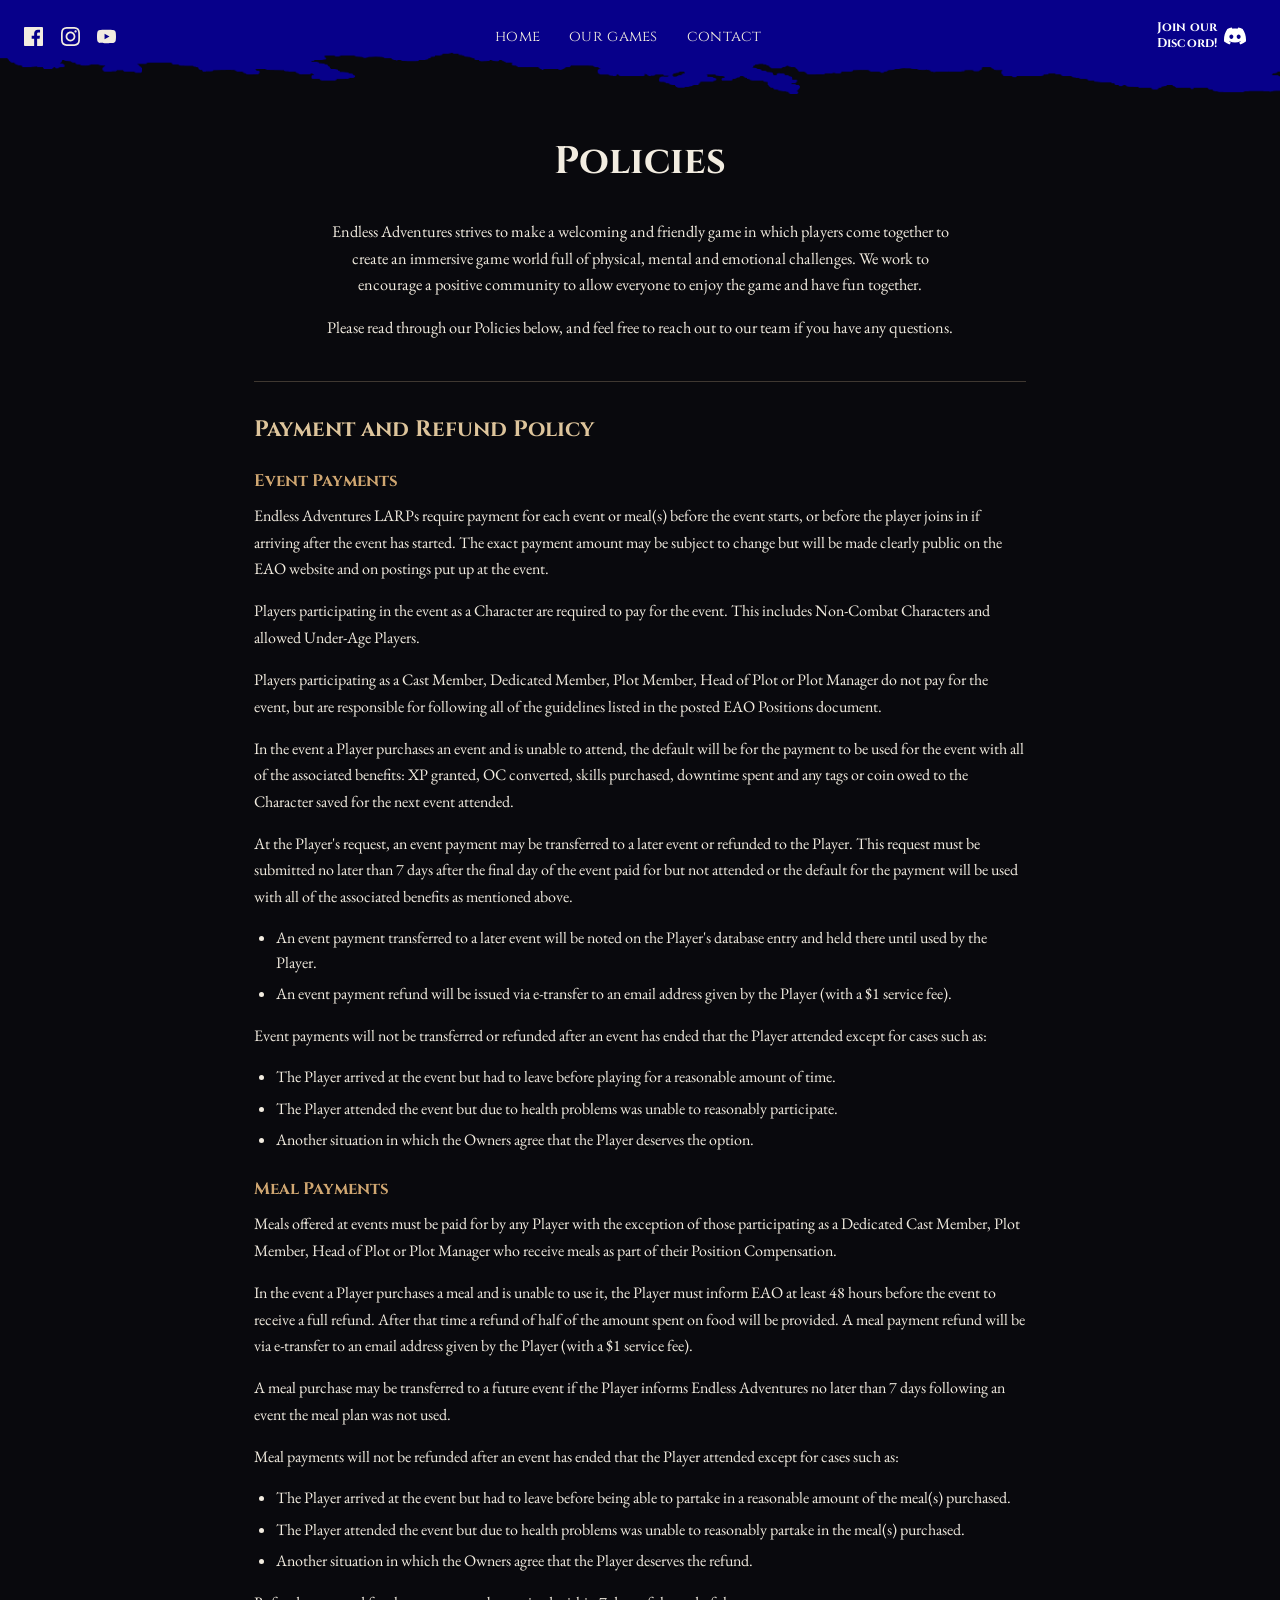
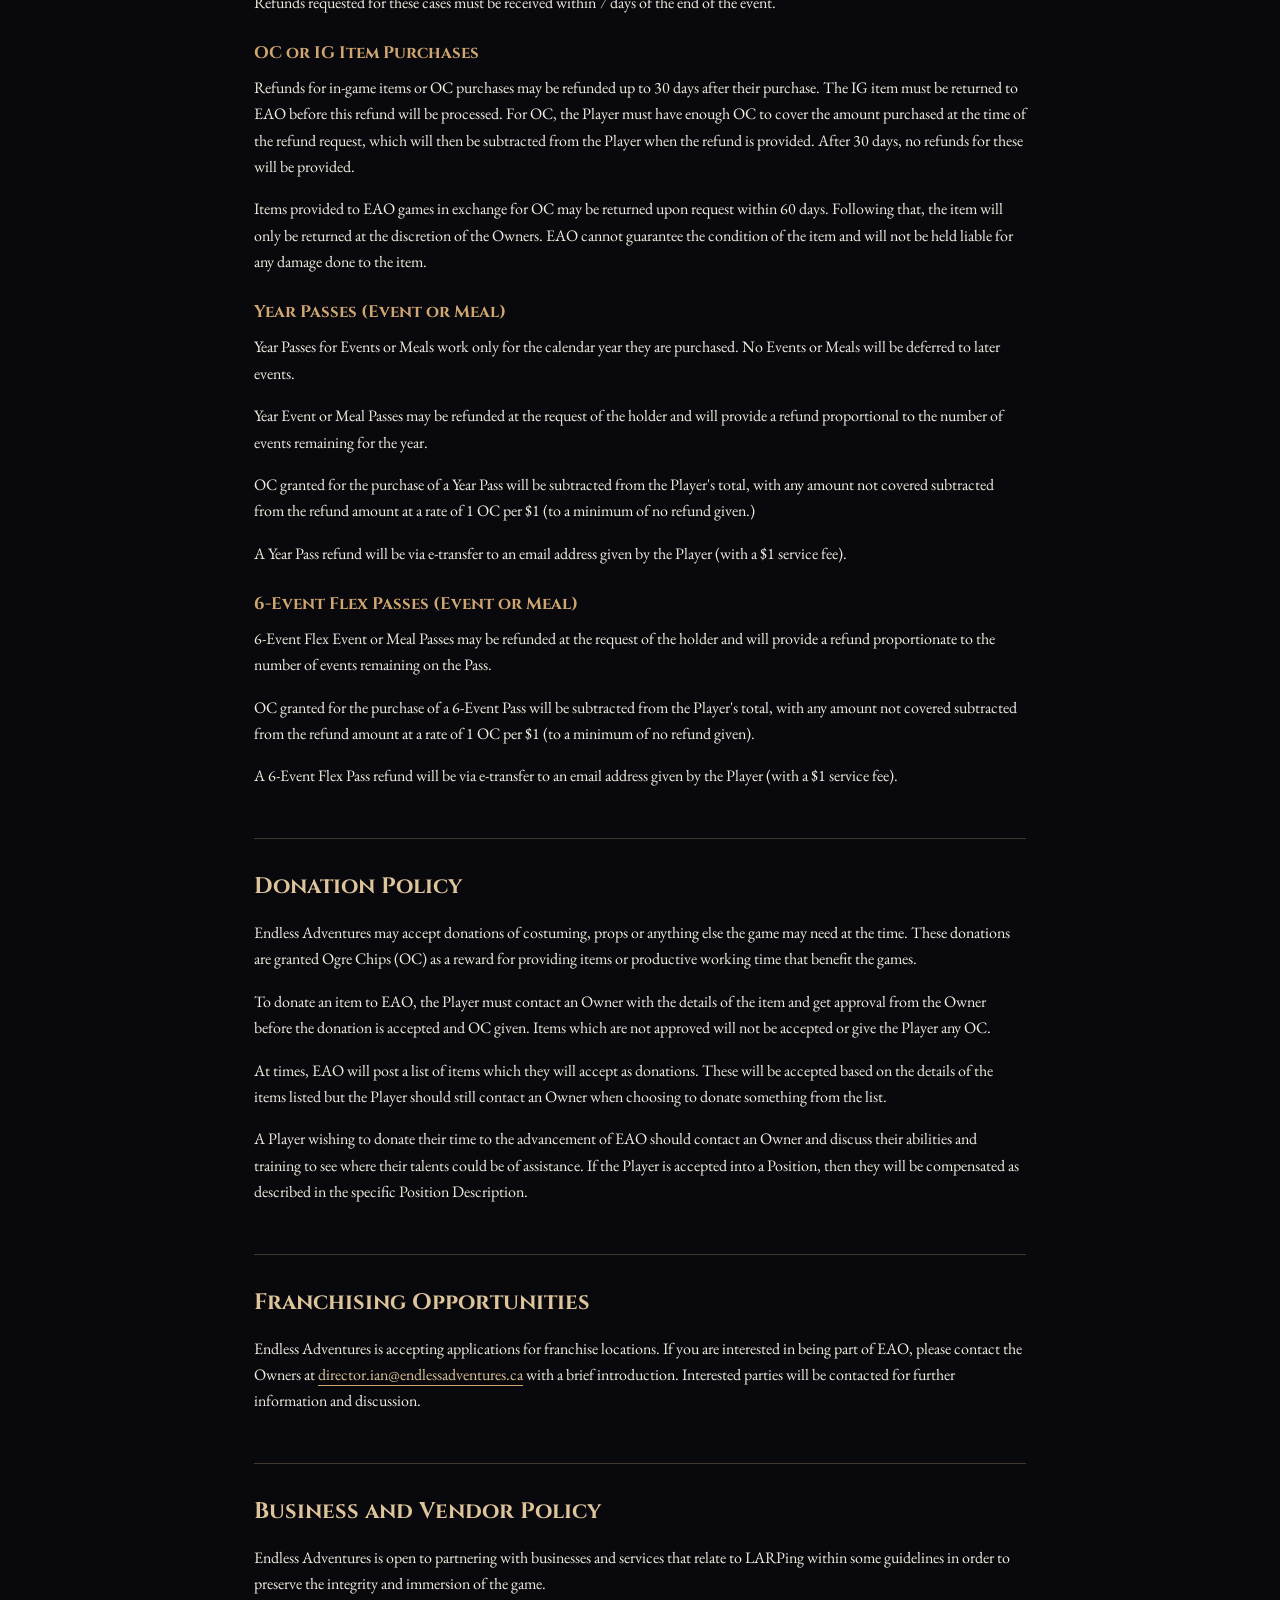
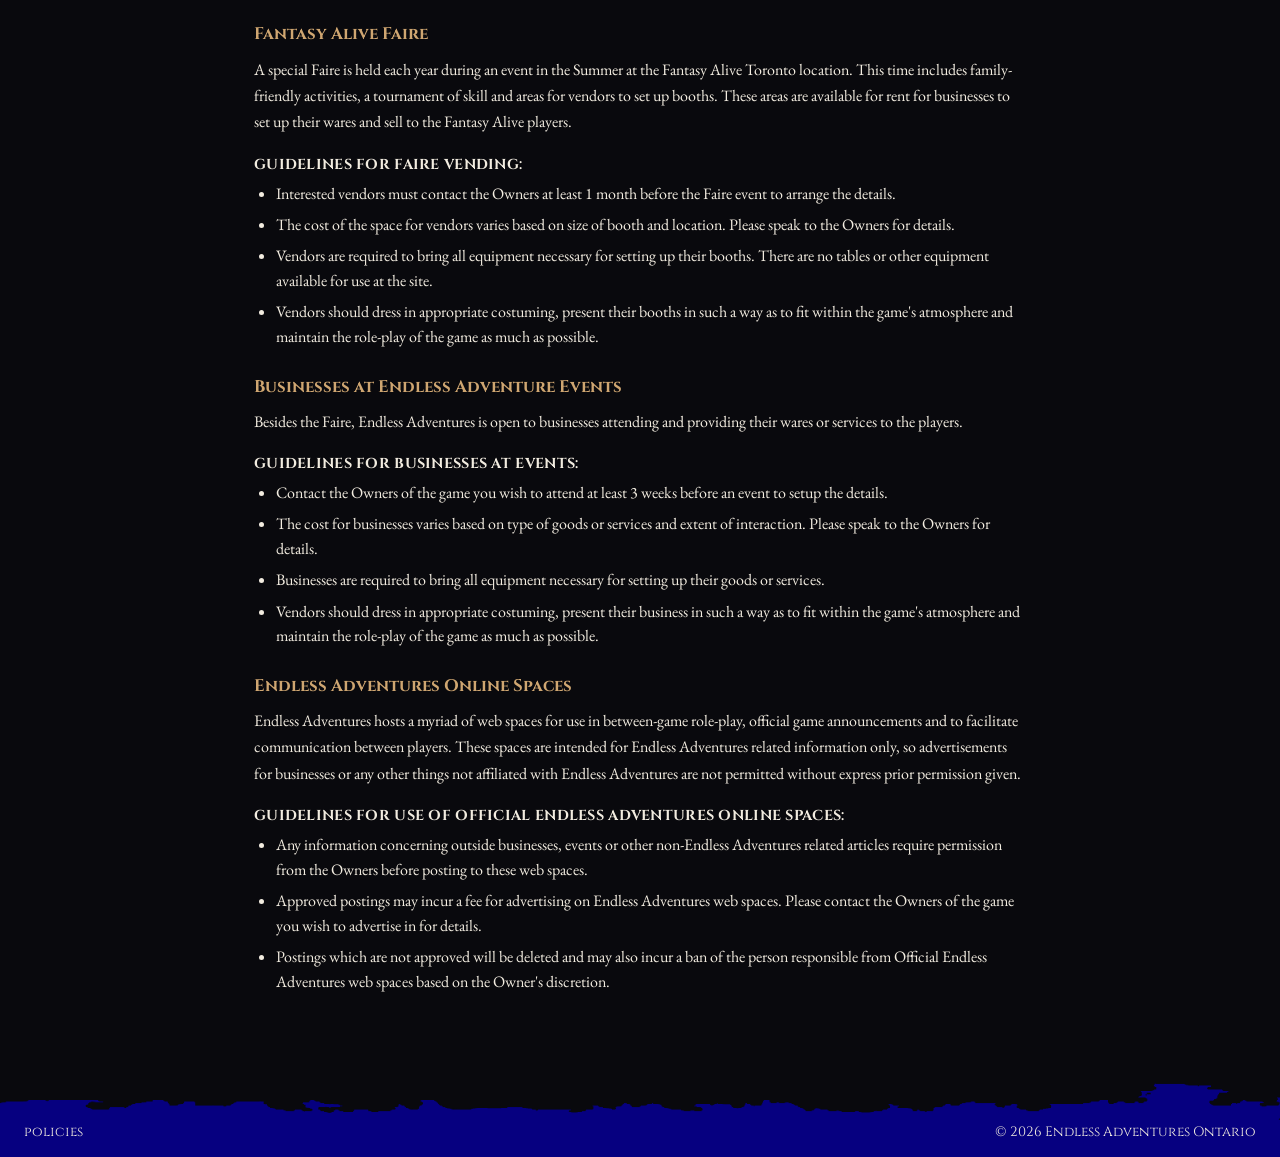
==== policies.html @ 57ddb12f "Add Policies page (Business Policies only, from Fantasy Alive's page) Reuses the Payment/Refund, Don" ====
<!doctype html>
<html lang="en">
<head>
<meta charset="utf-8">
<meta name="viewport" content="width=device-width, initial-scale=1">
<title>Policies - Endless Adventures Ontario</title>
<meta name="description" content="Endless Adventures Ontario's business policies, including payment, refunds, donations, franchising, and vendor guidelines.">
<link rel="icon" type="image/png" href="images/favicon.png">
<link rel="preconnect" href="https://fonts.googleapis.com">
<link href="https://fonts.googleapis.com/css2?family=Cinzel:wght@500;600;700&family=EB+Garamond:ital,wght@0,400;0,500;0,600;1,400&display=swap" rel="stylesheet">
<link rel="stylesheet" href="css/style.css">
</head>
<body>

<header class="site-nav">
  <div class="nav-inner">
    <div class="nav-group nav-left nav-socials">
      <a href="https://www.facebook.com/endlessadventureson/" target="_blank" rel="noopener" aria-label="Facebook">
        <svg viewBox="0 0 24 24" aria-hidden="true"><path d="M22.675 0h-21.35c-.732 0-1.325.593-1.325 1.325v21.351c0 .731.593 1.324 1.325 1.324h11.495v-9.294h-3.128v-3.622h3.128v-2.671c0-3.1 1.893-4.788 4.659-4.788 1.325 0 2.463.099 2.794.143v3.24l-1.918.001c-1.504 0-1.795.715-1.795 1.763v2.313h3.587l-.467 3.622h-3.12v9.293h6.116c.73 0 1.324-.593 1.324-1.325v-21.35c0-.732-.593-1.325-1.325-1.325z"/></svg>
      </a>
      <a href="https://www.instagram.com/fantasyalivelarp/" target="_blank" rel="noopener" aria-label="Instagram">
        <svg viewBox="0 0 24 24" aria-hidden="true"><path d="M12 2.163c3.204 0 3.584.012 4.85.07 3.252.148 4.771 1.691 4.919 4.919.058 1.265.069 1.645.069 4.849 0 3.205-.012 3.584-.069 4.849-.149 3.225-1.664 4.771-4.919 4.919-1.266.058-1.644.07-4.85.07-3.204 0-3.584-.012-4.849-.07-3.26-.149-4.771-1.699-4.919-4.92-.058-1.265-.07-1.644-.07-4.849 0-3.204.013-3.583.07-4.849.149-3.227 1.664-4.771 4.919-4.919 1.266-.057 1.645-.069 4.849-.069zm0-2.163c-3.259 0-3.667.014-4.947.072-4.358.2-6.78 2.618-6.98 6.98-.059 1.281-.073 1.689-.073 4.948 0 3.259.014 3.668.072 4.948.2 4.358 2.618 6.78 6.98 6.98 1.281.058 1.689.072 4.948.072 3.259 0 3.668-.014 4.948-.072 4.354-.2 6.782-2.618 6.979-6.98.059-1.28.073-1.689.073-4.948 0-3.259-.014-3.667-.072-4.947-.196-4.354-2.617-6.78-6.979-6.98-1.281-.059-1.69-.073-4.949-.073zm0 5.838c-3.403 0-6.162 2.759-6.162 6.162s2.759 6.163 6.162 6.163 6.162-2.759 6.162-6.163c0-3.403-2.759-6.162-6.162-6.162zm0 10.162c-2.209 0-4-1.79-4-4 0-2.209 1.791-4 4-4s4 1.791 4 4c0 2.21-1.791 4-4 4zm6.406-11.845c-.796 0-1.441.645-1.441 1.44s.645 1.44 1.441 1.44c.795 0 1.439-.645 1.439-1.44s-.644-1.44-1.439-1.44z"/></svg>
      </a>
      <a href="https://www.youtube.com/@endlessadventuresontario3226" target="_blank" rel="noopener" aria-label="YouTube">
        <svg viewBox="0 0 24 24" aria-hidden="true"><path d="M23.498 6.186a3.016 3.016 0 0 0-2.122-2.136C19.505 3.545 12 3.545 12 3.545s-7.505 0-9.377.505A3.017 3.017 0 0 0 .502 6.186C0 8.07 0 12 0 12s0 3.93.502 5.814a3.016 3.016 0 0 0 2.122 2.136c1.871.505 9.376.505 9.376.505s7.505 0 9.377-.505a3.015 3.015 0 0 0 2.122-2.136C24 15.93 24 12 24 12s0-3.93-.502-5.814zM9.545 15.568V8.432L15.818 12l-6.273 3.568z"/></svg>
      </a>
    </div>
    <div class="nav-group nav-center">
      <a href="index.html#home" class="nav-link">home</a>
      <a href="index.html#our-games" class="nav-link">our games</a>
      <a href="index.html#contact" class="nav-link">contact</a>
    </div>
    <div class="nav-group nav-right">
      <!-- TODO: swap in the real Discord invite link -->
      <a href="#" target="_blank" rel="noopener" class="discord-btn">
        <span>Join our<br>Discord!</span>
        <span class="discord-bubble" aria-hidden="true">
          <svg viewBox="0 0 24 24"><path d="M20.317 4.3698a19.7913 19.7913 0 00-4.8851-1.5152.0741.0741 0 00-.0785.0371c-.211.3753-.4447.8648-.6083 1.2495-1.8447-.2762-3.68-.2762-5.4868 0-.1636-.3933-.4058-.8742-.6177-1.2495a.077.077 0 00-.0785-.037 19.7363 19.7363 0 00-4.8852 1.515.0699.0699 0 00-.0321.0277C.5334 9.0458-.319 13.5799.0992 18.0578a.0824.0824 0 00.0312.0561c2.0528 1.5076 4.0413 2.4228 5.9929 3.0294a.0777.0777 0 00.0842-.0276c.4616-.6304.8731-1.2952 1.226-1.9942a.076.076 0 00-.0416-.1057c-.6528-.2476-1.2743-.5495-1.8722-.8923a.077.077 0 01-.0076-.1277c.1258-.0943.2517-.1923.3718-.2914a.0743.0743 0 01.0776-.0105c3.9278 1.7933 8.18 1.7933 12.0614 0a.0739.0739 0 01.0785.0095c.1202.099.246.1981.3728.2924a.077.077 0 01-.0066.1276 12.2986 12.2986 0 01-1.873.8914.0766.0766 0 00-.0407.1067c.3604.698.7719 1.3628 1.225 1.9932a.076.076 0 00.0842.0286c1.961-.6067 3.9495-1.5219 6.0023-3.0294a.077.077 0 00.0313-.0552c.5004-5.177-.8382-9.6739-3.5485-13.6604a.061.061 0 00-.0312-.0286zM8.02 15.3312c-1.1825 0-2.1569-1.0857-2.1569-2.419 0-1.3332.9555-2.4189 2.157-2.4189 1.2108 0 2.1757 1.0952 2.1568 2.419 0 1.3332-.9555 2.4189-2.1569 2.4189zm7.9748 0c-1.1825 0-2.1569-1.0857-2.1569-2.419 0-1.3332.9554-2.4189 2.1569-2.4189 1.2108 0 2.1757 1.0952 2.1568 2.419 0 1.3332-.946 2.4189-2.1568 2.4189Z"/></svg>
        </span>
      </a>
    </div>
  </div>
  <img src="images/nav-tear.png" alt="" class="nav-tear" aria-hidden="true">
</header>

<main>

  <section class="policy-page">
    <h1 class="section-title">Policies</h1>
    <p class="policy-intro">Endless Adventures strives to make a welcoming and friendly game in which players come together to create an immersive game world full of physical, mental and emotional challenges. We work to encourage a positive community to allow everyone to enjoy the game and have fun together.</p>
    <p class="policy-intro">Please read through our Policies below, and feel free to reach out to our team if you have any questions.</p>

    <div class="policy-section" id="policy-payment-refund">
      <h3>Payment and Refund Policy</h3>

      <h4>Event Payments</h4>
      <p>Endless Adventures LARPs require payment for each event or meal(s) before the event starts, or before the player joins in if arriving after the event has started. The exact payment amount may be subject to change but will be made clearly public on the EAO website and on postings put up at the event.</p>
      <p>Players participating in the event as a Character are required to pay for the event. This includes Non-Combat Characters and allowed Under-Age Players.</p>
      <p>Players participating as a Cast Member, Dedicated Member, Plot Member, Head of Plot or Plot Manager do not pay for the event, but are responsible for following all of the guidelines listed in the posted EAO Positions document.</p>
      <p>In the event a Player purchases an event and is unable to attend, the default will be for the payment to be used for the event with all of the associated benefits: XP granted, OC converted, skills purchased, downtime spent and any tags or coin owed to the Character saved for the next event attended.</p>
      <p>At the Player's request, an event payment may be transferred to a later event or refunded to the Player. This request must be submitted no later than 7 days after the final day of the event paid for but not attended or the default for the payment will be used with all of the associated benefits as mentioned above.</p>
      <ul>
        <li>An event payment transferred to a later event will be noted on the Player's database entry and held there until used by the Player.</li>
        <li>An event payment refund will be issued via e-transfer to an email address given by the Player (with a $1 service fee).</li>
      </ul>
      <p>Event payments will not be transferred or refunded after an event has ended that the Player attended except for cases such as:</p>
      <ul>
        <li>The Player arrived at the event but had to leave before playing for a reasonable amount of time.</li>
        <li>The Player attended the event but due to health problems was unable to reasonably participate.</li>
        <li>Another situation in which the Owners agree that the Player deserves the option.</li>
      </ul>
      <h4>Meal Payments</h4>
      <p>Meals offered at events must be paid for by any Player with the exception of those participating as a Dedicated Cast Member, Plot Member, Head of Plot or Plot Manager who receive meals as part of their Position Compensation.</p>
      <p>In the event a Player purchases a meal and is unable to use it, the Player must inform EAO at least 48 hours before the event to receive a full refund. After that time a refund of half of the amount spent on food will be provided. A meal payment refund will be via e-transfer to an email address given by the Player (with a $1 service fee).</p>
      <p>A meal purchase may be transferred to a future event if the Player informs Endless Adventures no later than 7 days following an event the meal plan was not used.</p>
      <p>Meal payments will not be refunded after an event has ended that the Player attended except for cases such as:</p>
      <ul>
        <li>The Player arrived at the event but had to leave before being able to partake in a reasonable amount of the meal(s) purchased.</li>
        <li>The Player attended the event but due to health problems was unable to reasonably partake in the meal(s) purchased.</li>
        <li>Another situation in which the Owners agree that the Player deserves the refund.</li>
      </ul>
      <p>Refunds requested for these cases must be received within 7 days of the end of the event.</p>
      <h4>OC or IG Item Purchases</h4>
      <p>Refunds for in-game items or OC purchases may be refunded up to 30 days after their purchase. The IG item must be returned to EAO before this refund will be processed. For OC, the Player must have enough OC to cover the amount purchased at the time of the refund request, which will then be subtracted from the Player when the refund is provided. After 30 days, no refunds for these will be provided.</p>
      <p>Items provided to EAO games in exchange for OC may be returned upon request within 60 days. Following that, the item will only be returned at the discretion of the Owners. EAO cannot guarantee the condition of the item and will not be held liable for any damage done to the item.</p>
      <h4>Year Passes (Event or Meal)</h4>
      <p>Year Passes for Events or Meals work only for the calendar year they are purchased. No Events or Meals will be deferred to later events.</p>
      <p>Year Event or Meal Passes may be refunded at the request of the holder and will provide a refund proportional to the number of events remaining for the year.</p>
      <p>OC granted for the purchase of a Year Pass will be subtracted from the Player's total, with any amount not covered subtracted from the refund amount at a rate of 1 OC per $1 (to a minimum of no refund given.)</p>
      <p>A Year Pass refund will be via e-transfer to an email address given by the Player (with a $1 service fee).</p>
      <h4>6-Event Flex Passes (Event or Meal)</h4>
      <p>6-Event Flex Event or Meal Passes may be refunded at the request of the holder and will provide a refund proportionate to the number of events remaining on the Pass.</p>
      <p>OC granted for the purchase of a 6-Event Pass will be subtracted from the Player's total, with any amount not covered subtracted from the refund amount at a rate of 1 OC per $1 (to a minimum of no refund given).</p>
      <p>A 6-Event Flex Pass refund will be via e-transfer to an email address given by the Player (with a $1 service fee).</p>
    </div>

    <div class="policy-section" id="policy-donation">
      <h3>Donation Policy</h3>
      <p>Endless Adventures may accept donations of costuming, props or anything else the game may need at the time. These donations are granted Ogre Chips (OC) as a reward for providing items or productive working time that benefit the games.</p>
      <p>To donate an item to EAO, the Player must contact an Owner with the details of the item and get approval from the Owner before the donation is accepted and OC given. Items which are not approved will not be accepted or give the Player any OC.</p>
      <p>At times, EAO will post a list of items which they will accept as donations. These will be accepted based on the details of the items listed but the Player should still contact an Owner when choosing to donate something from the list.</p>
      <p>A Player wishing to donate their time to the advancement of EAO should contact an Owner and discuss their abilities and training to see where their talents could be of assistance. If the Player is accepted into a Position, then they will be compensated as described in the specific Position Description.</p>
    </div>

    <div class="policy-section" id="policy-franchising">
      <h3>Franchising Opportunities</h3>
      <p>Endless Adventures is accepting applications for franchise locations. If you are interested in being part of EAO, please contact the Owners at <a href="mailto:director.ian@endlessadventures.ca" rel="noopener" target="_blank">director.ian@endlessadventures.ca</a> with a brief introduction. Interested parties will be contacted for further information and discussion.</p>
    </div>

    <div class="policy-section" id="policy-business-vendor">
      <h3>Business and Vendor Policy</h3>
      <p>Endless Adventures is open to partnering with businesses and services that relate to LARPing within some guidelines in order to preserve the integrity and immersion of the game.</p>
      <h4>Fantasy Alive Faire</h4>
      <p>A special Faire is held each year during an event in the Summer at the Fantasy Alive Toronto location. This time includes family-friendly activities, a tournament of skill and areas for vendors to set up booths. These areas are available for rent for businesses to set up their wares and sell to the Fantasy Alive players.</p>
      <h5>Guidelines for Faire Vending:</h5>
      <ul>
        <li>Interested vendors must contact the Owners at least 1 month before the Faire event to arrange the details.</li>
        <li>The cost of the space for vendors varies based on size of booth and location. Please speak to the Owners for details.</li>
        <li>Vendors are required to bring all equipment necessary for setting up their booths. There are no tables or other equipment available for use at the site.</li>
        <li>Vendors should dress in appropriate costuming, present their booths in such a way as to fit within the game's atmosphere and maintain the role-play of the game as much as possible.</li>
      </ul>
      <h4>Businesses at Endless Adventure Events</h4>
      <p>Besides the Faire, Endless Adventures is open to businesses attending and providing their wares or services to the players.</p>
      <h5>Guidelines for Businesses at events:</h5>
      <ul>
        <li>Contact the Owners of the game you wish to attend at least 3 weeks before an event to setup the details.</li>
        <li>The cost for businesses varies based on type of goods or services and extent of interaction. Please speak to the Owners for details.</li>
        <li>Businesses are required to bring all equipment necessary for setting up their goods or services.</li>
        <li>Vendors should dress in appropriate costuming, present their business in such a way as to fit within the game's atmosphere and maintain the role-play of the game as much as possible.</li>
      </ul>
      <h4>Endless Adventures Online Spaces</h4>
      <p>Endless Adventures hosts a myriad of web spaces for use in between-game role-play, official game announcements and to facilitate communication between players. These spaces are intended for Endless Adventures related information only, so advertisements for businesses or any other things not affiliated with Endless Adventures are not permitted without express prior permission given.</p>
      <h5>Guidelines for use of Official Endless Adventures Online spaces:</h5>
      <ul>
        <li>Any information concerning outside businesses, events or other non-Endless Adventures related articles require permission from the Owners before posting to these web spaces.</li>
        <li>Approved postings may incur a fee for advertising on Endless Adventures web spaces. Please contact the Owners of the game you wish to advertise in for details.</li>
        <li>Postings which are not approved will be deleted and may also incur a ban of the person responsible from Official Endless Adventures web spaces based on the Owner's discretion.</li>
      </ul>
    </div>

  </section>

</main>

<footer class="site-footer">
  <img src="images/footer-tear.png" alt="" class="footer-tear" aria-hidden="true">
  <a href="policies.html" class="footer-link">policies</a>
  <span class="footer-copyright">&copy; <span id="footer-year"></span> Endless Adventures Ontario</span>
</footer>

<script>document.getElementById('footer-year').textContent = new Date().getFullYear();</script>
</body>
</html>
---- css/style.css ----
:root{
  --ink: #09090d;
  --ink-deep: #050508;
  --nav-blue: #1f1fae;
  --nav-blue-dark: #15157a;
  --gold: #ddc49b;
  --gold-dark: #cfa671;
  --cream: #f2ece0;
  --line: rgba(221,196,155,0.25);
  --font-display: 'Cinzel', Georgia, serif;
  --font-ui: 'EB Garamond', Georgia, serif;
}

*{ box-sizing: border-box; }

html, body{
  margin:0; padding:0;
  background: var(--ink);
  color: var(--cream);
  font-family: var(--font-ui);
  overflow-x: hidden;
}

a{ color: inherit; text-decoration: none; }

/* Nav */
.site-nav{
  position: sticky; top:0; z-index: 50;
}
.nav-tear{
  position: absolute; top:0; left:0; z-index:-1;
  width:100%; height: calc(100% + 22px);
  object-fit: cover;
  object-position: center bottom;
  pointer-events: none;
}
.nav-inner{
  max-width: 1400px; margin: 0 auto;
  display:flex; align-items:center; justify-content:space-between;
  padding: 0.9rem 1.5rem;
  gap: 1rem;
}
.nav-group{ display:flex; align-items:center; gap:1.8rem; }
.nav-center{ flex:1; justify-content:center; }
.nav-link{
  font-family: var(--font-display);
  font-size: 0.95rem;
  letter-spacing: 0.02em;
  color: var(--cream);
  background: none; border: none; cursor: pointer;
  padding: 0.2rem 0;
}
.nav-link:hover{ color: var(--gold); }
.nav-socials{ gap: 1.1rem; }
.nav-socials a{ color: var(--cream); display:flex; }
.nav-socials a:hover{ color: var(--gold); }
.nav-socials svg{ width: 19px; height: 19px; fill: currentColor; }
.discord-btn{
  position: relative;
  display: flex; align-items: center;
  padding: 0.35rem 1.8rem 0.35rem 1rem;
  margin-right: 0.6rem;
  font-family: var(--font-display);
  font-weight: 700;
  font-size: 0.78rem;
  line-height: 1.3;
  letter-spacing: 0.02em;
  color: #ffffff;
  text-align: right;
  white-space: nowrap;
}
.discord-btn:hover{ color: var(--gold); }
.discord-bubble{
  position: absolute; right: 0; top: 50%;
  transform: translateY(-50%);
  width: 22px; height: 22px;
  display: flex; align-items: center; justify-content: center;
}
.discord-bubble svg{ width: 22px; height: 22px; fill: #ffffff; }

/* Hero */
.hero{
  position: relative;
  min-height: 560px;
  display:flex; align-items:center;
  padding: calc(3rem + 90px) 1.5rem 3rem;
  margin-top: -90px;
  overflow:hidden;
}
.hero-bg{ position:absolute; inset:0; z-index:0; background: var(--ink); }
.hero-bg img{
  width:100%; height:100%;
  object-fit: cover; object-position: center bottom;
}
.hero-scrim{
  position:absolute; inset:0;
  background: linear-gradient(90deg, rgba(5,5,8,0) 0%, rgba(5,5,8,0.65) 100%);
  -webkit-mask-image: url('../images/hero.webp');
  mask-image: url('../images/hero.webp');
  -webkit-mask-size: cover;
  mask-size: cover;
  -webkit-mask-position: center bottom;
  mask-position: center bottom;
  -webkit-mask-repeat: no-repeat;
  mask-repeat: no-repeat;
}
.hero-content{
  position: relative; z-index: 1;
  max-width: 1050px; margin: 0 auto;
  width:100%;
  display:flex; align-items:center; justify-content:space-between;
  flex-wrap: wrap; gap: 1.5rem;
}
.hero-banner-logo{
  width: 100%;
  max-width: 300px;
  height: auto;
  margin-left: clamp(0px, 4vw, 40px);
  filter: drop-shadow(0 4px 16px rgba(0,0,0,0.55));
}
.hero-copy{ max-width: 520px; }
.hero-tagline{
  font-family: var(--font-display);
  font-weight: 700;
  font-size: clamp(1.8rem, 3.4vw, 2.5rem);
  line-height: 1.02;
  margin: 0 0 0.4rem;
  text-shadow: 0 2px 12px rgba(0,0,0,0.6);
}
.tagline-line{ display:block; text-align:left; }
.tagline-line-1{ margin-left: 0; }
.tagline-line-2{ margin-left: 2.2em; }
.tagline-line-3{ margin-left: 4.4em; }
.hero-subline{
  font-family: var(--font-ui);
  font-size: 1.6rem;
  font-weight: 700;
  color: #ffffff;
  text-align: center;
  margin: 0;
}

/* Torn-paper footer divider */
.footer-tear{
  position: absolute; top: -24px; left:0; z-index:-1;
  width:100%; height: calc(100% + 24px);
  object-fit: cover;
  object-position: center bottom;
  pointer-events: none;
}

/* Section shared */
.section-title{
  text-align:center;
  font-family: var(--font-display);
  font-size: clamp(1.8rem, 3vw, 2.6rem);
  margin: 0 0 2rem;
  color: var(--cream);
}

/* Our Games */
.games-section{ padding: 4rem 1.5rem 2rem; max-width: 1300px; margin: 0 auto; }
.games-grid{
  display:grid;
  grid-template-columns: repeat(auto-fit, minmax(280px, 1fr));
  gap: 1.5rem;
}
.game-card{
  position: relative;
  background: var(--ink-deep);
}
.game-card-visual{
  position: relative;
  aspect-ratio: 3 / 4;
  overflow: hidden;
}
.game-card-bg{
  position:absolute; inset:0;
  width:100%; height:100%; object-fit: cover;
  transition: transform 0.5s ease;
}
.game-card:hover .game-card-bg,
.game-card:focus-within .game-card-bg{ transform: scale(1.06); }
.game-card-scrim{
  position:absolute; inset:0;
  background: linear-gradient(180deg, rgba(5,5,8,0) 35%, rgba(5,5,8,0.92) 100%);
}
.game-card-logo{
  position:absolute; left:50%; bottom:6%;
  transform: translateX(-50%);
  max-width: 88%; max-height: 150px;
  width:auto; height:auto;
  z-index: 1;
  filter: drop-shadow(0 2px 10px rgba(0,0,0,0.65));
}
.game-card-hover{
  position:absolute; top: 1.1rem; left:50%;
  width: 88%;
  transform: translateX(-50%) translateY(-10px);
  background: rgba(5,5,8,0.93);
  border: 1px solid var(--gold-dark);
  padding: 1.1rem 1.1rem 1rem;
  z-index: 2;
  opacity: 0;
  pointer-events: none;
  transition: opacity 0.3s ease, transform 0.3s ease;
}
.game-card:hover .game-card-hover,
.game-card:focus-within .game-card-hover{
  opacity: 1;
  transform: translateX(-50%) translateY(0);
  pointer-events: auto;
}
.game-card-hover p{
  margin: 0 0 0.9rem;
  font-size: 0.92rem;
  line-height: 1.45;
  color: var(--cream);
}
.game-card-btn{
  display:block;
  text-align:center;
  font-family: var(--font-display);
  font-weight: 700;
  font-size: 0.78rem;
  letter-spacing: 0.04em;
  text-transform: uppercase;
  color: var(--gold);
  border: 1px solid var(--gold-dark);
  padding: 0.55rem 1rem;
}
a.game-card-btn:hover{ background: rgba(221,196,155,0.1); color: #ffffff; border-color: var(--gold); }
.game-card-btn-status{ cursor: default; opacity: 0.85; }

/* Policies */
.policy-page{ padding: 4rem 1.5rem 6rem; max-width: 820px; margin: 0 auto; }
.policy-intro{
  text-align:center;
  color: var(--cream);
  font-size: 1.02rem;
  line-height: 1.6;
  max-width: 640px;
  margin: 0 auto 1.1rem;
}
.policy-section{ margin-top: 3rem; padding-top: 2rem; border-top: 1px solid var(--line); }
.policy-section:first-of-type{ margin-top: 2.5rem; }
.policy-section h3{
  font-family: var(--font-display);
  font-size: 1.4rem;
  color: var(--gold);
  margin: 0 0 1.2rem;
}
.policy-section h4{
  font-family: var(--font-display);
  font-size: 1.05rem;
  color: var(--gold-dark);
  margin: 1.6rem 0 0.7rem;
}
.policy-section h5{
  font-family: var(--font-display);
  font-size: 0.9rem;
  letter-spacing: 0.02em;
  text-transform: uppercase;
  color: var(--cream);
  margin: 1.2rem 0 0.5rem;
}
.policy-section p{ font-size: 1rem; line-height: 1.65; margin: 0 0 1rem; }
.policy-section ul{ margin: 0 0 1rem; padding-left: 1.4rem; }
.policy-section li{ font-size: 1rem; line-height: 1.55; margin-bottom: 0.4rem; }
.policy-section a{ color: var(--gold); border-bottom: 1px solid var(--gold-dark); }
.policy-section a:hover{ color: #ffffff; }

/* Contact */
.contact-section{ padding: 4rem 1.5rem 6rem; max-width: 720px; margin: 0 auto; }
.contact-lede{ text-align:center; color: var(--gold); font-style: italic; margin-bottom: 1.6rem; }
.contact-field{ margin-bottom: 1.1rem; display:flex; flex-direction:column; gap:0.3rem; }
.contact-field label{ font-family: var(--font-display); font-size: 0.85rem; color: var(--gold); letter-spacing: 0.02em; }
.contact-field input, .contact-field select, .contact-field textarea{
  background: var(--ink-deep);
  border: 1px solid var(--line);
  color: var(--cream);
  font-family: var(--font-ui);
  font-size: 1rem;
  padding: 0.6rem 0.7rem;
}
.contact-field textarea{ min-height: 140px; resize: vertical; }
.contact-field input:focus, .contact-field select:focus, .contact-field textarea:focus{
  outline: none; border-color: var(--gold-dark);
}
.contact-submit{
  font-family: var(--font-display);
  font-weight: 600;
  letter-spacing: 0.03em;
  background: var(--gold);
  color: var(--ink);
  border: none;
  padding: 0.75rem 1.8rem;
  cursor: pointer;
}
.contact-submit:hover{ background: var(--gold-dark); }
.contact-submit:disabled{ opacity: 0.55; cursor: not-allowed; }
.contact-msg{ margin-top: 0.8rem; font-size: 0.95rem; }
.contact-msg.success{ color: #8fd19e; }
.contact-msg.error{ color: #e2867a; }

/* Footer */
.site-footer{
  position: relative;
  z-index: 1;
  padding: 1rem 1.5rem;
  display:flex; align-items:center; justify-content:space-between;
  font-family: var(--font-display);
  font-size: 0.85rem;
}

@media (max-width: 760px){
  .nav-inner{ flex-wrap: wrap; justify-content: center; gap: 0.8rem 1.4rem; }
  .nav-group{ gap: 1.1rem; }
  .nav-socials{ order: 1; }
  .nav-right{ order: 2; }
  .nav-center{ order: 3; flex-basis: 100%; justify-content: center; }
  .hero-content{ justify-content:center; text-align:center; }
  .hero-banner-logo{ margin-left:0; }
  .hero-copy{ text-align:center; margin: 0 auto; }
  .tagline-line{ text-align:center; }
  .tagline-line-1, .tagline-line-2, .tagline-line-3{ margin-left:0; }
  .game-card-hover{
    position:static; width:auto; transform:none;
    opacity:1; pointer-events:auto;
    background:var(--ink-deep); border:none; border-top:1px solid var(--line);
    margin-top:0.9rem;
  }
}
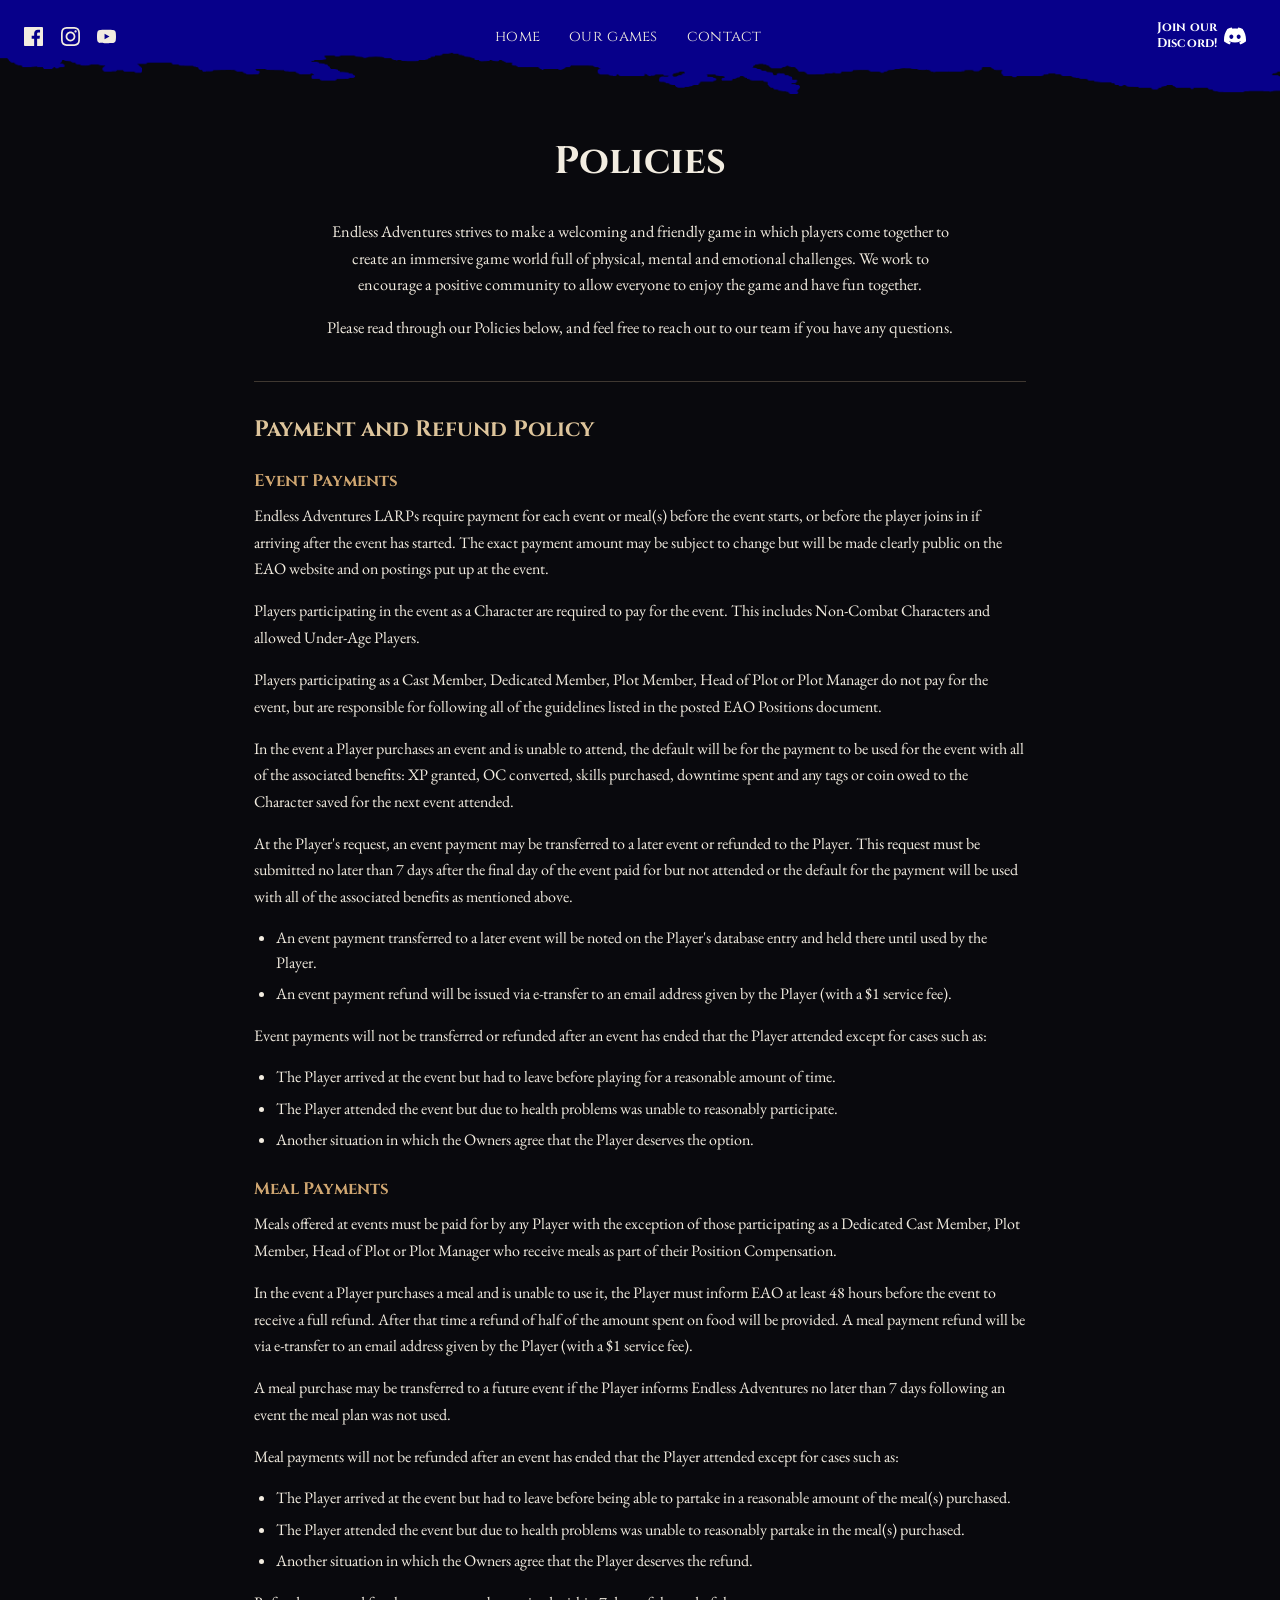
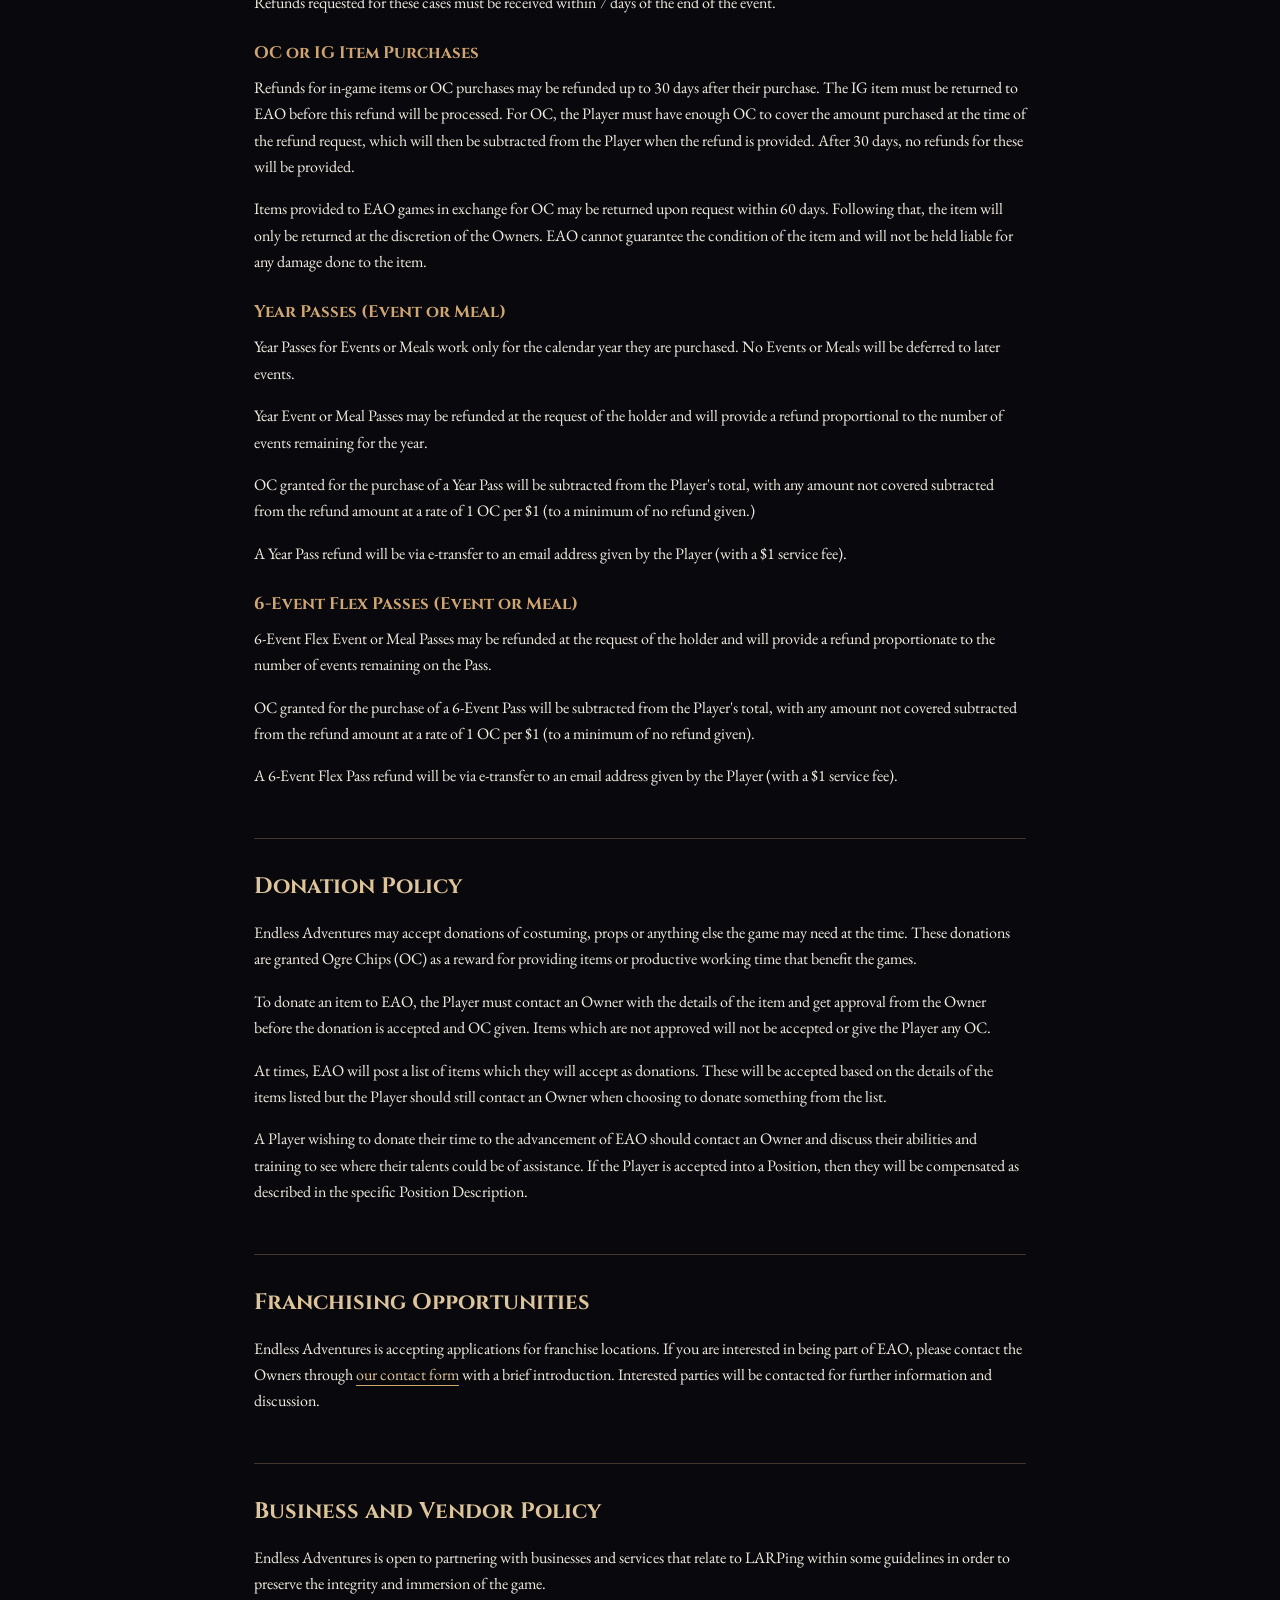
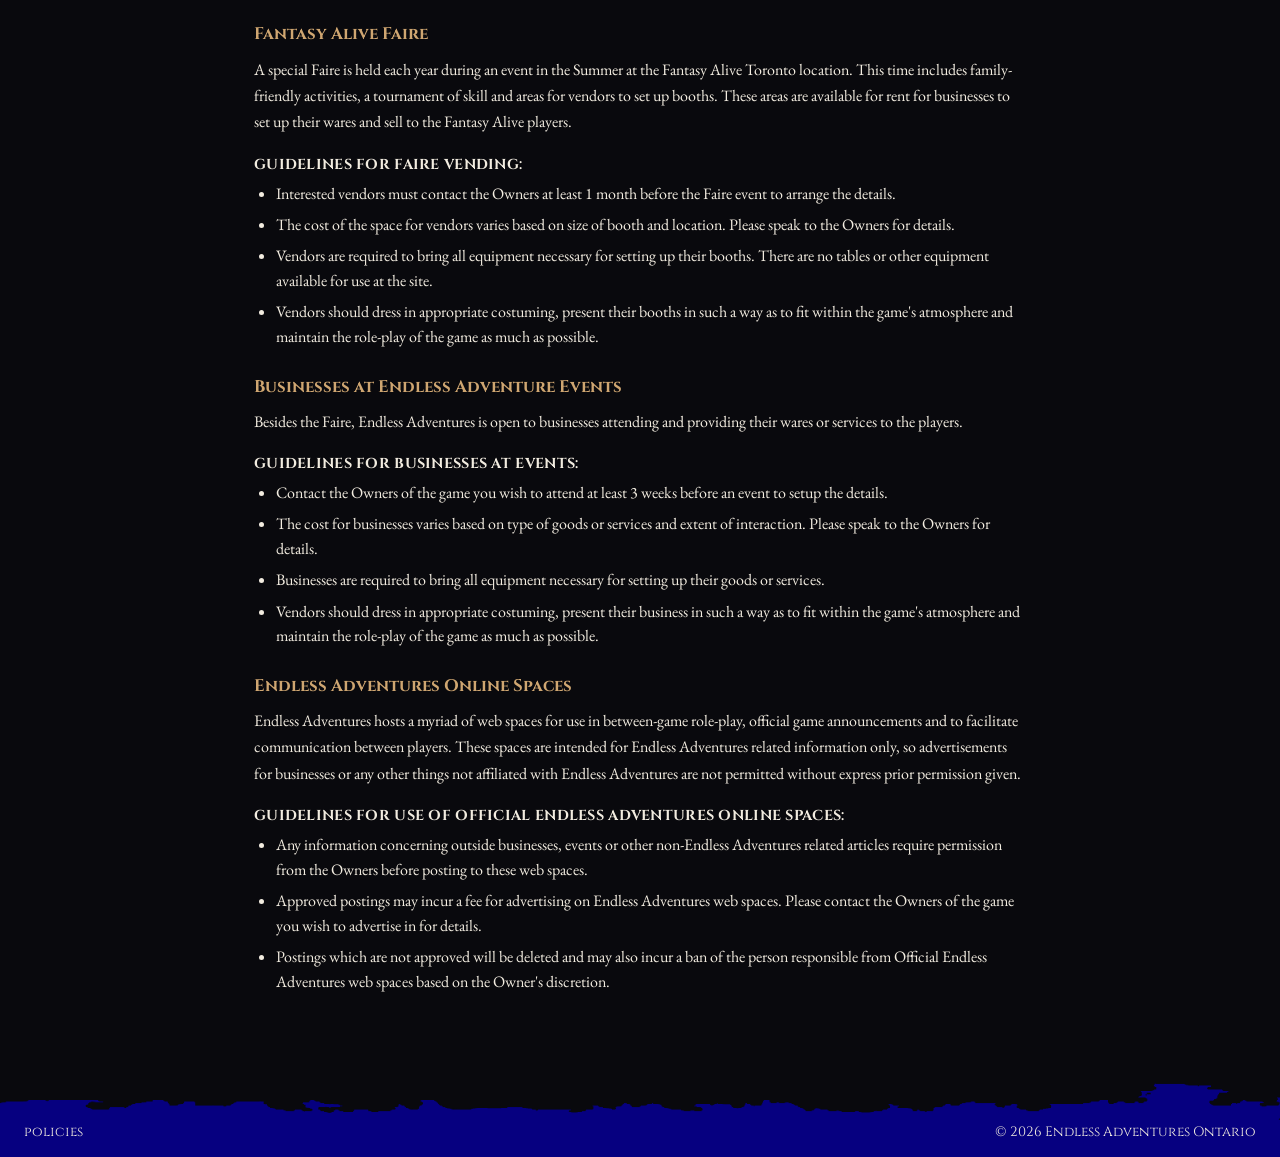
==== commit f1ad252a: "Point Franchising Opportunities policy at contact form, not email Co-Authored-By: Claude Sonnet 5 <n" ====
--- a/policies.html
+++ b/policies.html
@@ -104,7 +104,7 @@
 
     <div class="policy-section" id="policy-franchising">
       <h3>Franchising Opportunities</h3>
-      <p>Endless Adventures is accepting applications for franchise locations. If you are interested in being part of EAO, please contact the Owners at <a href="mailto:director.ian@endlessadventures.ca" rel="noopener" target="_blank">director.ian@endlessadventures.ca</a> with a brief introduction. Interested parties will be contacted for further information and discussion.</p>
+      <p>Endless Adventures is accepting applications for franchise locations. If you are interested in being part of EAO, please contact the Owners through <a href="index.html#contact">our contact form</a> with a brief introduction. Interested parties will be contacted for further information and discussion.</p>
     </div>
 
     <div class="policy-section" id="policy-business-vendor">
